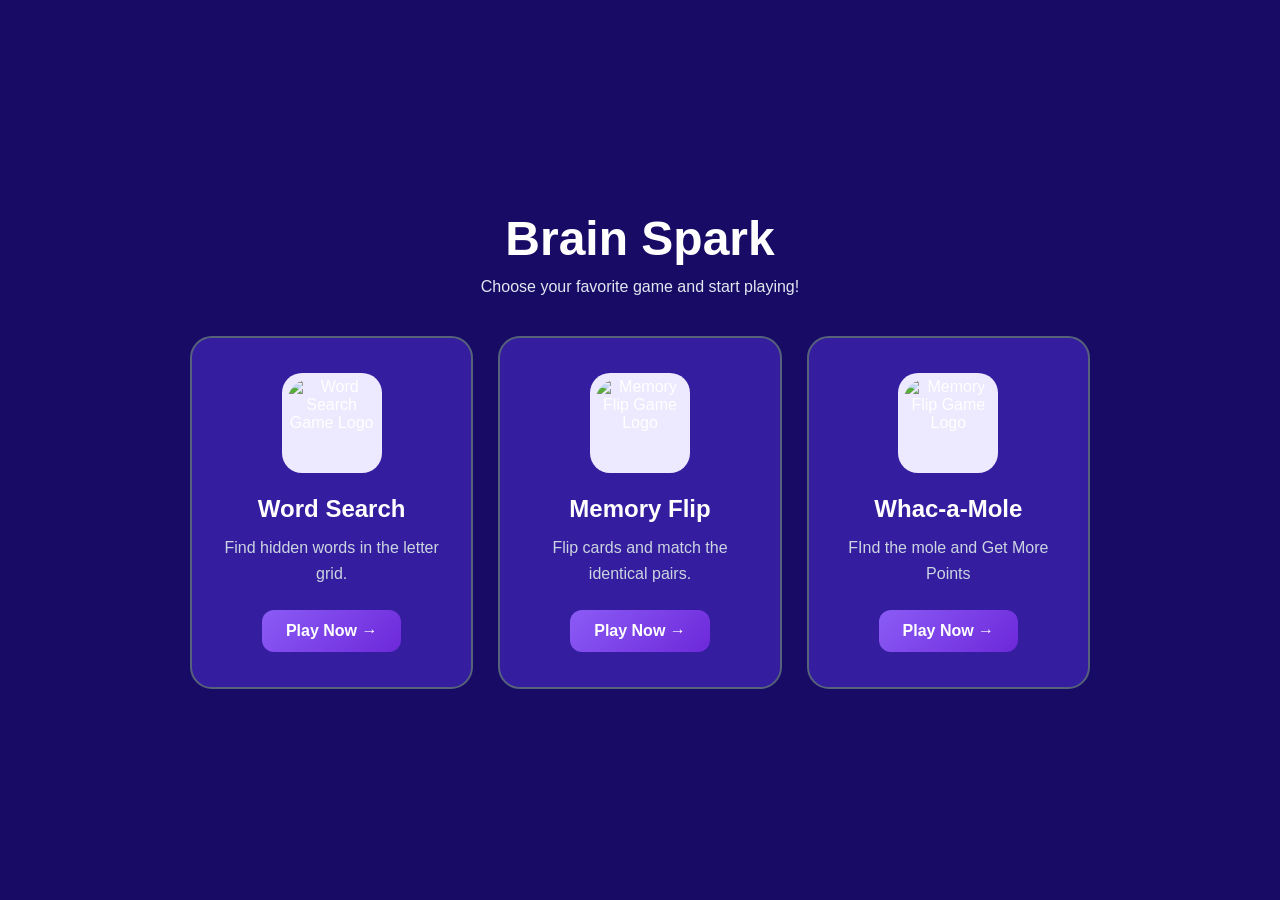
==== index.html @ 598b87eb "Rename homepage.html to index.html" ====
<!DOCTYPE html>
<html lang="en">
<head>
    <meta charset="UTF-8">
    <meta name="viewport" content="width=device-width, initial-scale=1.0">
    <title>Brain Spark</title>
    <link rel="stylesheet" href="homepage.css">
</head>
<body>
    <div class="home-container">
        <h1>Brain Spark</h1>
        <p class="subtitle">Choose your favorite game and start playing!</p>

        <div class="game-container">
        <div  class="game-card">
            <div class="game-icon">
                <img src="Images/wordsearchlogo.png" alt="Word Search Game Logo">
            </div>
            <h2>Word Search</h2>
            <p>Find hidden words in the letter grid.</p>
            <a href="wordsearch.html" class="play-btn">Play Now →</a>
        </div>
        <div class="game-card">
            <div class="game-icon">
                <img src="Images/memoryfliplogo.jpg" alt="Memory Flip Game Logo">
            </div>
            <h2>Memory Flip</h2>
            <p>Flip cards and match the identical pairs.</p>
            <a href="memoryflip.html" class="play-btn">Play Now →</a>
        </div>
        <div class="game-card">
            <div class="game-icon">
                <img src="Images/molelogo.png" alt="Memory Flip Game Logo">
            </div>
            <h2>Whac-a-Mole</h2>
            <p>FInd the mole and Get More Points</p>
            <a href="ratFinder.html" class="play-btn">Play Now →</a>
        </div>
    </div>
</body>
</html>
---- homepage.css ----
* {
    margin: 0;
    padding: 0;
    box-sizing: border-box;
}

body {
    min-height: 100vh;
    font-family: Arial, sans-serif;
    background: url("Images/homepages.png") center / cover no-repeat #170b66;
    display: flex;
    justify-content: center;
    align-items: center;
    color: white;
    padding: 20px;
}

.home-container {
    width: 100%;
    max-width: 900px;
    text-align: center;
}

.home-container h1 {
    font-size: clamp(32px, 5vw, 48px);
    margin-bottom: 12px;
}

.subtitle {
    font-size: 16px;
    color: #e2e8f0;
    margin-bottom: 40px;
}

.game-container {
    display: grid;
    grid-template-columns: repeat(3, minmax(0, 1fr));
    gap: 25px;
}

.game-card {
    text-decoration: none;
    color: white;
    background:#341d9f;
    border: 2px solid #56627a;
    border-radius: 22px;
    padding: 35px 22px;
    display: flex;
    cursor: pointer;
    flex-direction: column;
    align-items: center;
    transition: 0.3s ease;
}
a{
    text-decoration: none;
    color:white;
}
.game-card:hover {
    transform: translateY(-8px);
    border-color: #a78bfa;
    box-shadow: 0 12px 30px rgba(139, 92, 246, 0.25);
}
.game-icon {
    width: 100px;
    height: 100px;
    display: flex;
    align-items: center;
    justify-content: center;
    background: #ede9fe;
    border-radius: 20px;
    margin-bottom: 22px;
    overflow: hidden;
}

.game-icon img {
    width: 100%;
    height: 100%;
    border-radius: 30px;
    object-fit: contain;
    padding: 5px;
    display: block;
}

.game-card h2 {
    font-size: 24px;
    margin-bottom: 12px;
}

.game-card p {
    color: #cbd5e1;
    line-height: 1.6;
    margin-bottom: 24px;
}

.play-btn {
    background: linear-gradient(135deg, #8b5cf6, #6d28d9);
    padding: 12px 24px;
    border-radius: 12px;
    font-weight: bold;
}

@media (max-width: 600px) {
    .game-container {
        grid-template-columns: 1fr;
    }

    .subtitle {
        margin-bottom: 25px;
    }

    .game-card {
        padding: 25px 18px;
    }
}
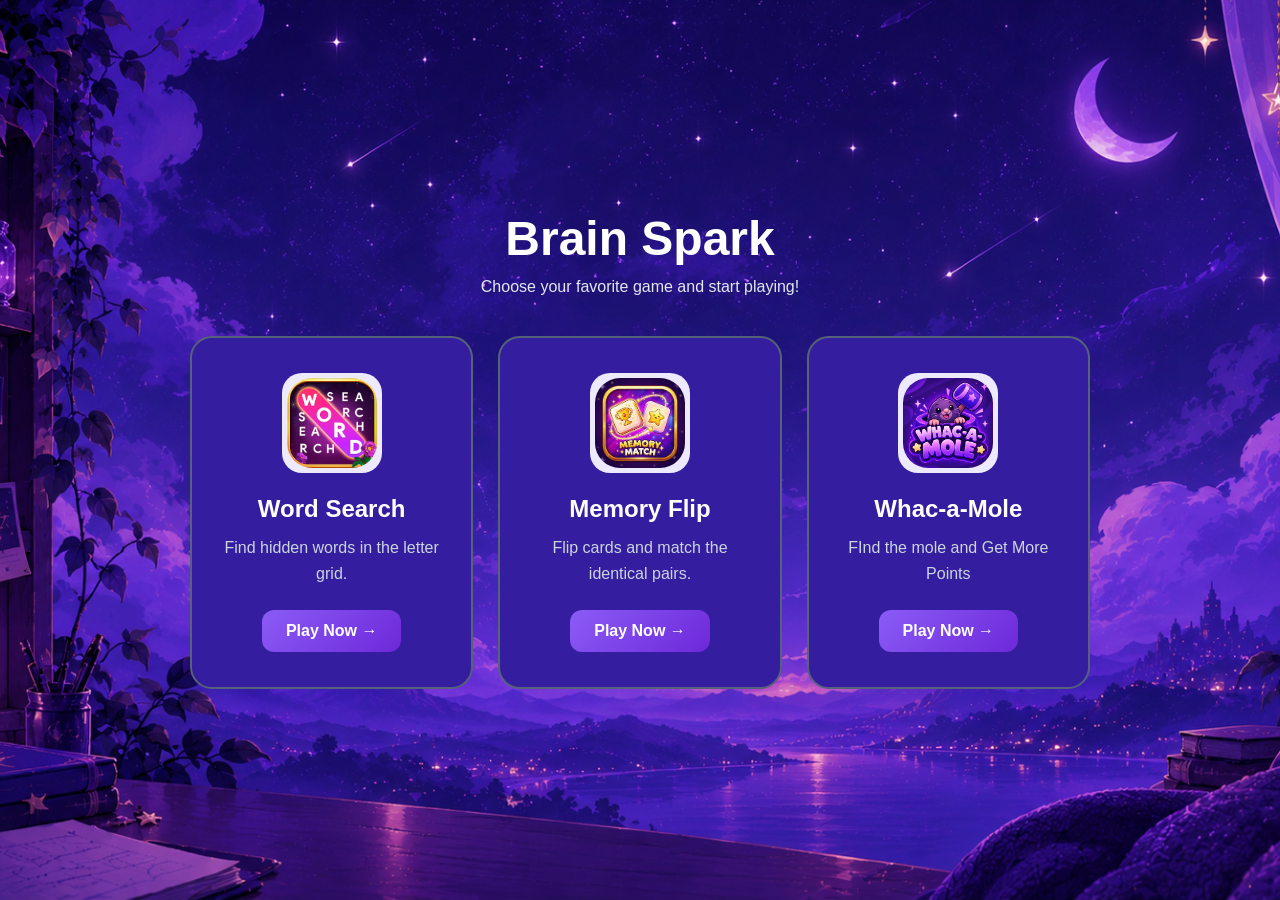
==== commit d0f761d7: "Update link to Whac-a-Mole game" ====
--- a/index.html
+++ b/index.html
@@ -34,7 +34,7 @@
             </div>
             <h2>Whac-a-Mole</h2>
             <p>FInd the mole and Get More Points</p>
-            <a href="ratFinder.html" class="play-btn">Play Now →</a>
+            <a href="whac-a-mole.html" class="play-btn">Play Now →</a>
         </div>
     </div>
 </body>
